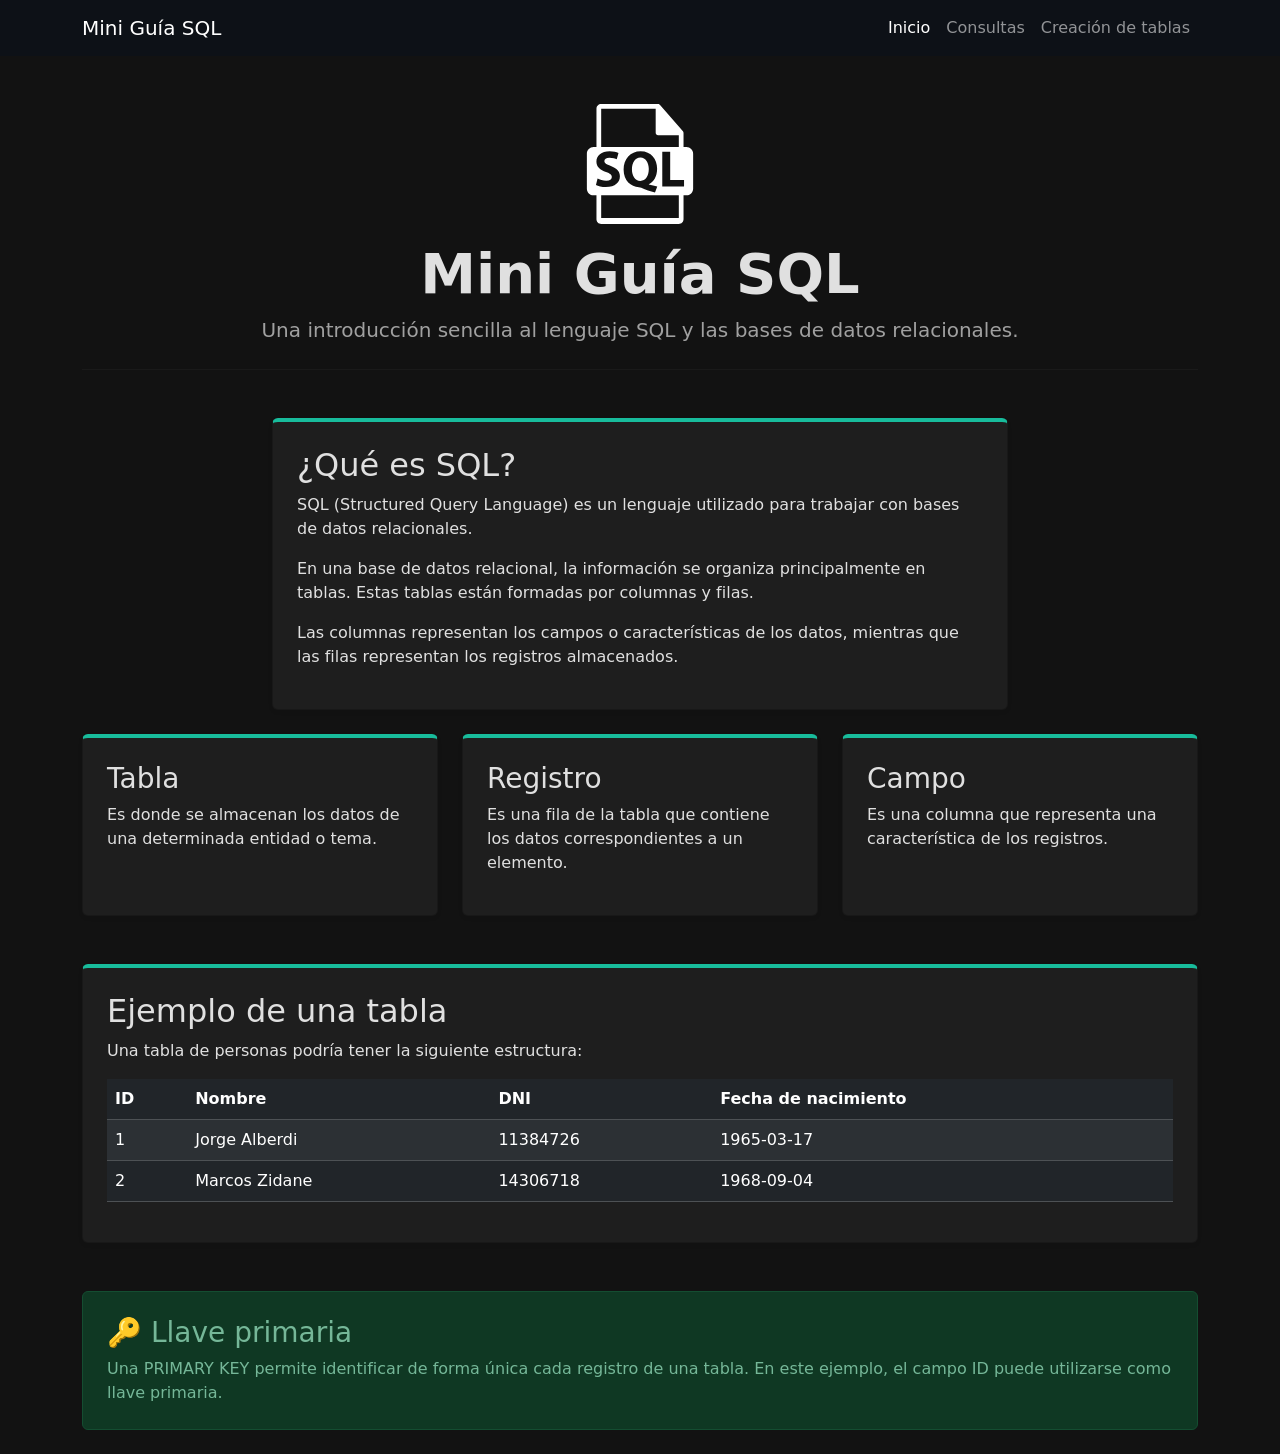
==== Trabajo-SQL-Pagina/index.html @ 6488278e "primer commit" ====
<!DOCTYPE html>
<html lang="es">

<head>
    <meta charset="UTF-8">
    <meta name="viewport" content="width=device-width, initial-scale=1.0">

    <title>Mini Guía SQL</title>

    <link href="https://cdn.jsdelivr.net/npm/bootstrap@5.3.0/dist/css/bootstrap.min.css" rel="stylesheet">

    <link rel="stylesheet" href="estilos.css">
</head>

<body>


    <nav class="navbar navbar-expand-lg navbar-dark bg-oscuro">
        <div class="container">

            <a class="navbar-brand" href="index.html">
                Mini Guía SQL
            </a>

            <div class="navbar-nav">
                <a class="nav-link active" href="index.html">Inicio</a>
                <a class="nav-link" href="consultas.html">Consultas</a>
                <a class="nav-link" href="creacion_tablas.html">Creación de tablas</a>
            </div>

        </div>
    </nav>



    <div class="container text-center my-5">

        <img src="logo_sql.svg" alt="Logo SQL" width="120" class="svg-blanco mb-3">

        <h1 class="display-4 fw-bold">Mini Guía SQL</h1>

        <p class="lead text-secondary">
            Una introducción sencilla al lenguaje SQL y las bases de datos relacionales.
        </p>

        <hr class="my-4">

    </div>



    <div class="container my-4">

        <div class="row">
            <div class="col-md-8 mx-auto">

                <div class="card shadow-sm p-4">

                    <h2>¿Qué es SQL?</h2>

                    <p>
                        SQL (Structured Query Language) es un lenguaje utilizado
                        para trabajar con bases de datos relacionales.
                    </p>

                    <p>
                        En una base de datos relacional, la información se organiza
                        principalmente en tablas. Estas tablas están formadas por
                        columnas y filas.
                    </p>

                    <p>
                        Las columnas representan los campos o características
                        de los datos, mientras que las filas representan los
                        registros almacenados.
                    </p>

                </div>

            </div>
        </div>

    </div>



    <div class="container my-4">

        <div class="row g-4">

            <div class="col-md-4">

                <div class="card shadow-sm p-4 h-100">

                    <h3>Tabla</h3>

                    <p>
                        Es donde se almacenan los datos de una determinada
                        entidad o tema.
                    </p>

                </div>

            </div>


            <div class="col-md-4">

                <div class="card shadow-sm p-4 h-100">

                    <h3>Registro</h3>

                    <p>
                        Es una fila de la tabla que contiene los datos
                        correspondientes a un elemento.
                    </p>

                </div>

            </div>


            <div class="col-md-4">

                <div class="card shadow-sm p-4 h-100">

                    <h3>Campo</h3>

                    <p>
                        Es una columna que representa una característica
                        de los registros.
                    </p>

                </div>

            </div>

        </div>

    </div>



    <div class="container my-5">

        <div class="card shadow-sm p-4">

            <h2>Ejemplo de una tabla</h2>

            <p>
                Una tabla de personas podría tener la siguiente estructura:
            </p>

            <div class="table-responsive">

                <table class="table table-dark table-striped">

                    <thead>
                        <tr>
                            <th>ID</th>
                            <th>Nombre</th>
                            <th>DNI</th>
                            <th>Fecha de nacimiento</th>
                        </tr>
                    </thead>

                    <tbody>

                        <tr>
                            <td>1</td>
                            <td>Jorge Alberdi</td>
                            <td>11384726</td>
                            <td>1965-03-17</td>
                        </tr>

                        <tr>
                            <td>2</td>
                            <td>Marcos Zidane</td>
                            <td>14306718</td>
                            <td>1968-09-04</td>
                        </tr>

                    </tbody>

                </table>

            </div>

        </div>

    </div>



    <div class="container my-4">

        <div class="alert-verde p-4 rounded">

            <h3>🔑 Llave primaria</h3>

            <p class="mb-0">
                Una PRIMARY KEY permite identificar de forma única cada
                registro de una tabla. En este ejemplo, el campo ID puede
                utilizarse como llave primaria.
            </p>

        </div>

    </div>


</body>
</html>
---- Trabajo-SQL-Pagina/estilos.css ----
body {
    background-color: #121212; 
    color: #e0e0e0;            
}


.bg-oscuro {
    background-color: #0d1117 !important; 
}


.card {
    background-color: #1e1e1e;            
    color: #e0e0e0;                       
    border-top: 4px solid #18bc9c !important; 
}

.list-group-item {
    background-color: #1e1e1e;
    color: #e0e0e0;
    border-color: #333333;
}


.text-muted, .text-secondary {
    color: #a0a0a0 !important;
}


.alert-verde {
    background-color: #0f3823;
    color: #75b798;
    border: 1px solid #144d31;
}


hr {
    border-color: #333333;
}


.navbar-dark .navbar-nav .nav-link:hover {
    color: #18bc9c !important;
}

pre {
    background-color: #0d1117;
    color: #75b798;
    padding: 15px;
    border-radius: 8px;
    overflow-x: auto;
    border: 1px solid #333333;
}

code {
    color: #75b798;
}

.svg-blanco {
  filter: brightness(0) invert(1);
}
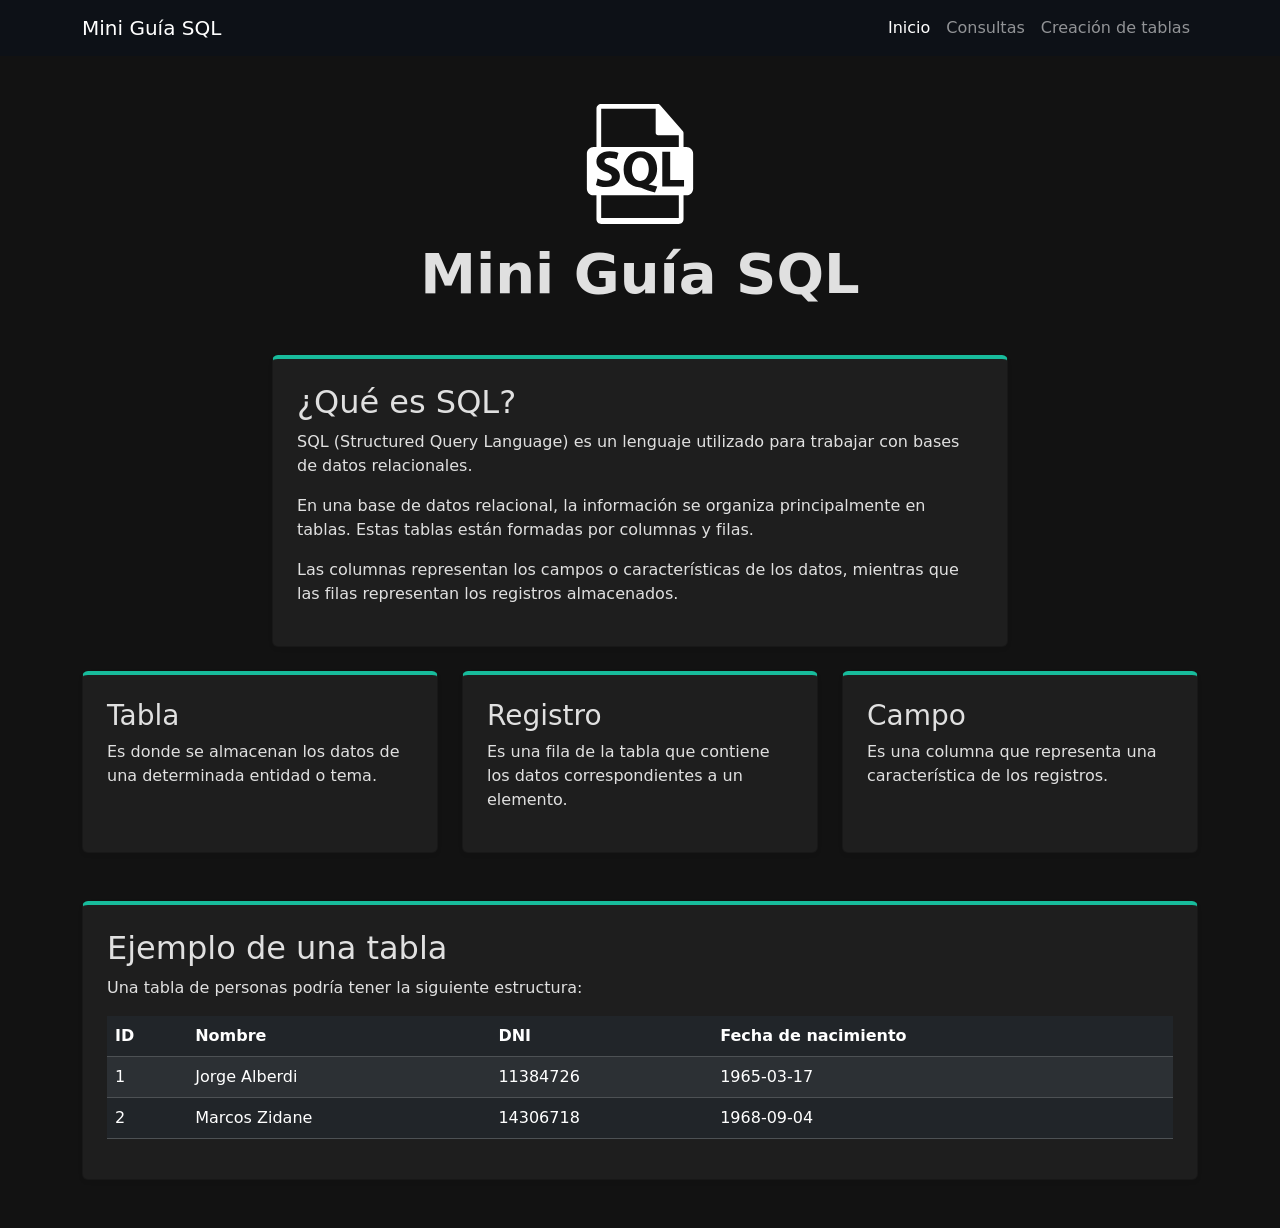
==== commit b82999b9: "more changes" ====
--- a/Trabajo-SQL-Pagina/index.html
+++ b/Trabajo-SQL-Pagina/index.html
@@ -39,11 +39,6 @@
 
         <h1 class="display-4 fw-bold">Mini Guía SQL</h1>
 
-        <p class="lead text-secondary">
-            Una introducción sencilla al lenguaje SQL y las bases de datos relacionales.
-        </p>
-
-        <hr class="my-4">
 
     </div>
 
@@ -192,21 +187,7 @@
 
 
 
-    <div class="container my-4">
 
-        <div class="alert-verde p-4 rounded">
-
-            <h3>🔑 Llave primaria</h3>
-
-            <p class="mb-0">
-                Una PRIMARY KEY permite identificar de forma única cada
-                registro de una tabla. En este ejemplo, el campo ID puede
-                utilizarse como llave primaria.
-            </p>
-
-        </div>
-
-    </div>
 
 
 </body>
